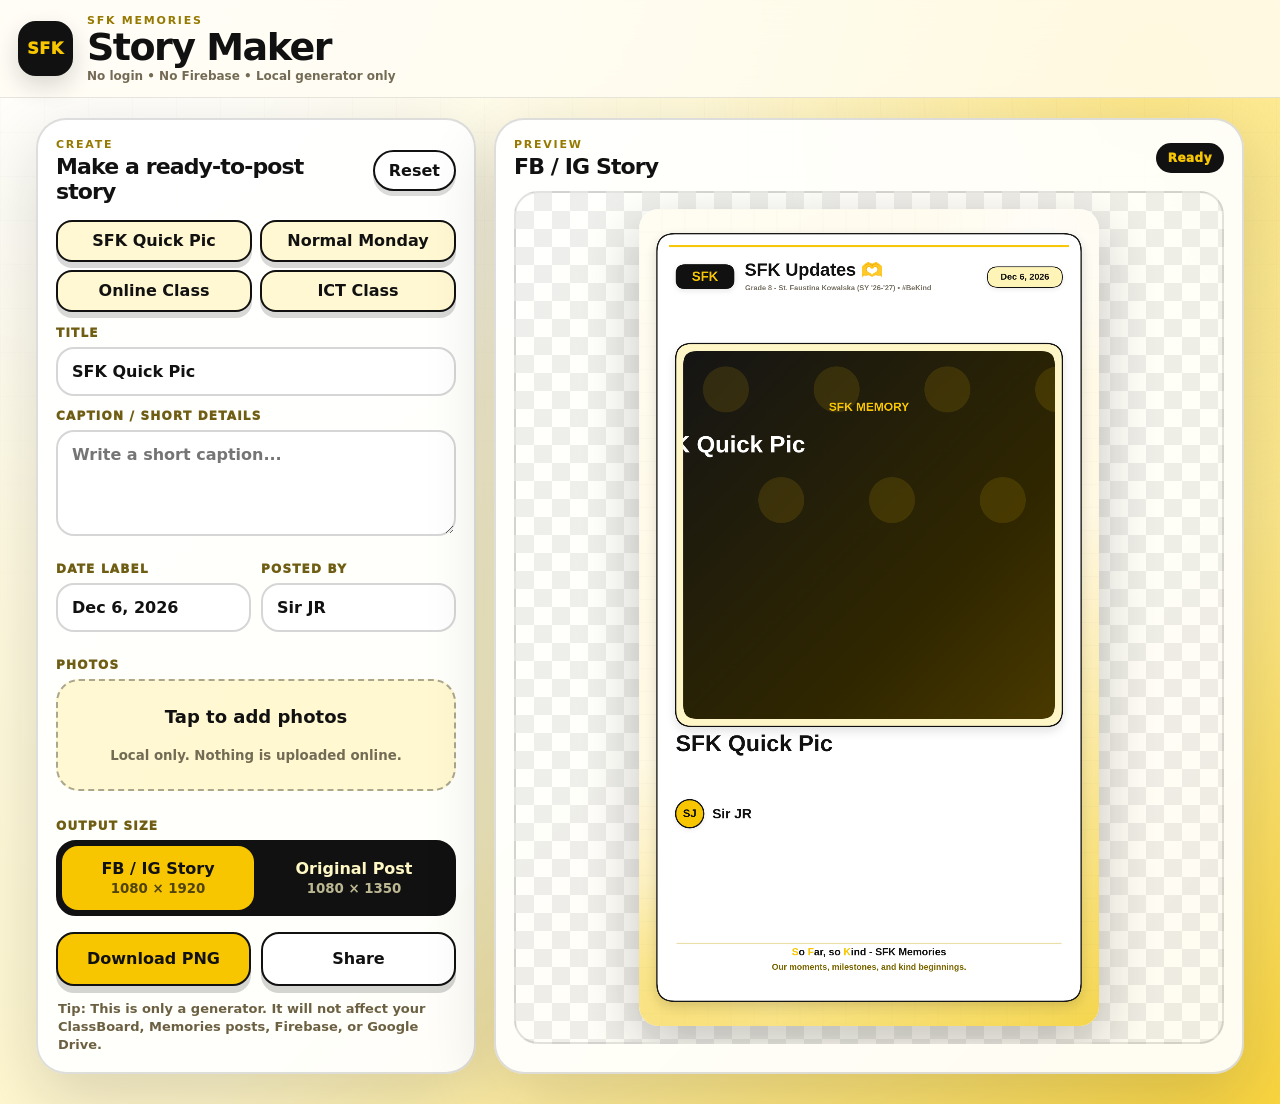
==== index.html @ 58701805 "Add files via upload" ====
<!doctype html>
<html lang="en">
<head>
  <meta charset="utf-8" />
  <meta name="viewport" content="width=device-width, initial-scale=1, viewport-fit=cover" />
  <meta name="theme-color" content="#f7c600" />
  <title>SFK Memories Story Maker</title>
  <link rel="manifest" href="manifest.webmanifest" />
  <link rel="icon" href="icons/icon-192.png" />
  <link rel="apple-touch-icon" href="icons/icon-192.png" />
  <link rel="stylesheet" href="style.css" />
</head>
<body>
  <header class="topbar">
    <div class="brandMark" aria-hidden="true">SFK</div>
    <div class="brandText">
      <p class="eyebrow">SFK Memories</p>
      <h1>Story Maker</h1>
      <span>No login • No Firebase • Local generator only</span>
    </div>
  </header>

  <main class="appShell">
    <section class="panel editorPanel" aria-label="Memory editor">
      <div class="sectionHead">
        <div>
          <p class="eyebrow">Create</p>
          <h2>Make a ready-to-post story</h2>
        </div>
        <button class="ghostBtn" id="resetBtn" type="button">Reset</button>
      </div>

      <div class="quickPresets" aria-label="Quick presets">
        <button class="presetBtn" type="button" data-preset="quick">SFK Quick Pic</button>
        <button class="presetBtn" type="button" data-preset="monday">Normal Monday</button>
        <button class="presetBtn" type="button" data-preset="online">Online Class</button>
        <button class="presetBtn" type="button" data-preset="ict">ICT Class</button>
      </div>

      <label class="fieldGroup">
        <span>Title</span>
        <input id="titleInput" type="text" maxlength="80" value="SFK Quick Pic" placeholder="Example: SFK Quick Pic" />
      </label>

      <label class="fieldGroup">
        <span>Caption / short details</span>
        <textarea id="captionInput" maxlength="220" rows="4" placeholder="Write a short caption..."></textarea>
      </label>

      <div class="gridTwo">
        <label class="fieldGroup">
          <span>Date label</span>
          <input id="dateInput" type="text" maxlength="45" />
        </label>
        <label class="fieldGroup">
          <span>Posted by</span>
          <input id="postedByInput" type="text" maxlength="35" value="Sir JR" />
        </label>
      </div>

      <div class="fieldGroup">
        <span>Photos</span>
        <label class="uploadBox" for="photoInput">
          <input id="photoInput" type="file" accept="image/*" multiple />
          <strong>Tap to add photos</strong>
          <small>Local only. Nothing is uploaded online.</small>
        </label>
        <div class="photoStrip" id="photoStrip" aria-live="polite"></div>
      </div>

      <div class="fieldGroup">
        <span>Output size</span>
        <div class="segmented" role="group" aria-label="Output size">
          <button class="segment active" type="button" data-size="story">FB / IG Story<br><small>1080 × 1920</small></button>
          <button class="segment" type="button" data-size="post">Original Post<br><small>1080 × 1350</small></button>
        </div>
      </div>

      <div class="actions">
        <button class="primaryBtn" id="downloadBtn" type="button">Download PNG</button>
        <button class="secondaryBtn" id="shareBtn" type="button">Share</button>
      </div>

      <p class="note">Tip: This is only a generator. It will not affect your ClassBoard, Memories posts, Firebase, or Google Drive.</p>
    </section>

    <section class="panel previewPanel" aria-label="Preview">
      <div class="sectionHead previewHead">
        <div>
          <p class="eyebrow">Preview</p>
          <h2 id="previewSizeLabel">FB / IG Story</h2>
        </div>
        <span class="statusPill" id="statusPill">Ready</span>
      </div>
      <div class="canvasStage">
        <canvas id="shareCanvas" width="1080" height="1920"></canvas>
      </div>
    </section>
  </main>

  <div class="toast" id="toast" role="status" aria-live="polite"></div>

  <script src="app.js"></script>
</body>
</html>
---- style.css ----
:root {
  --gold: #f7c600;
  --gold-soft: #fff2a8;
  --ink: #111111;
  --muted: #746b55;
  --paper: #fffdf3;
  --card: rgba(255, 255, 255, .92);
  --line: rgba(17, 17, 17, .12);
  --shadow: 0 24px 70px rgba(17, 17, 17, .16);
  font-family: Inter, ui-sans-serif, system-ui, -apple-system, BlinkMacSystemFont, "Segoe UI", Arial, sans-serif;
}

* { box-sizing: border-box; }
html { min-height: 100%; background: #fff8dc; }
body {
  min-height: 100vh;
  margin: 0;
  color: var(--ink);
  background:
    radial-gradient(circle at 10% 0%, rgba(255,255,255,.96), transparent 34%),
    radial-gradient(circle at 90% 6%, rgba(247,198,0,.34), transparent 30%),
    linear-gradient(135deg, #fffdf3 0%, #fff6c9 55%, #f7c600 120%);
}
body::before {
  content: "";
  position: fixed;
  inset: 0;
  pointer-events: none;
  opacity: .16;
  background-image:
    linear-gradient(rgba(17,17,17,.11) 1px, transparent 1px),
    linear-gradient(90deg, rgba(17,17,17,.11) 1px, transparent 1px);
  background-size: 44px 44px;
  mask-image: linear-gradient(to bottom, rgba(0,0,0,.9), transparent 92%);
}

.topbar {
  position: sticky;
  top: 0;
  z-index: 20;
  display: flex;
  align-items: center;
  gap: 14px;
  padding: calc(14px + env(safe-area-inset-top)) 18px 14px;
  backdrop-filter: blur(18px);
  background: rgba(255, 253, 243, .82);
  border-bottom: 1px solid rgba(17,17,17,.1);
}
.brandMark {
  width: 55px;
  height: 55px;
  border-radius: 18px;
  display: grid;
  place-items: center;
  background: #111;
  color: var(--gold);
  border: 3px solid #111;
  box-shadow: 0 10px 24px rgba(17,17,17,.16);
  font-weight: 1000;
  letter-spacing: .5px;
}
.brandText { min-width: 0; }
.eyebrow {
  margin: 0 0 3px;
  text-transform: uppercase;
  letter-spacing: .16em;
  font-weight: 900;
  font-size: 11px;
  color: #967900;
}
h1, h2 { margin: 0; letter-spacing: -.04em; }
h1 { font-size: clamp(25px, 4.4vw, 38px); line-height: .94; }
.brandText span { display: block; margin-top: 3px; color: var(--muted); font-weight: 800; font-size: 12px; }

.appShell {
  position: relative;
  display: grid;
  grid-template-columns: minmax(320px, 440px) minmax(320px, 1fr);
  gap: 18px;
  max-width: 1240px;
  margin: 0 auto;
  padding: 20px 16px 30px;
}
.panel {
  border: 2px solid rgba(17,17,17,.14);
  border-radius: 30px;
  background: var(--card);
  box-shadow: var(--shadow);
}
.editorPanel { padding: 18px; align-self: start; }
.previewPanel { padding: 18px; min-height: calc(100vh - 120px); }
.sectionHead {
  display: flex;
  align-items: center;
  justify-content: space-between;
  gap: 14px;
  margin-bottom: 16px;
}
.sectionHead h2 { font-size: 22px; }
.previewHead { margin-bottom: 12px; }

.quickPresets {
  display: grid;
  grid-template-columns: 1fr 1fr;
  gap: 8px;
  margin-bottom: 14px;
}
button, input, textarea { font: inherit; }
button { cursor: pointer; -webkit-tap-highlight-color: transparent; }
.presetBtn, .ghostBtn, .secondaryBtn, .primaryBtn, .segment, .removePhotoBtn {
  border: 2px solid #111;
  color: #111;
  font-weight: 900;
  transition: transform .16s ease, box-shadow .16s ease, background .16s ease;
}
.presetBtn {
  min-height: 42px;
  border-radius: 16px;
  background: #fff8d2;
  box-shadow: 0 6px 0 rgba(17,17,17,.16);
}
.presetBtn:active, .ghostBtn:active, .secondaryBtn:active, .primaryBtn:active, .segment:active { transform: translateY(2px); box-shadow: none; }
.ghostBtn {
  border-radius: 999px;
  padding: 9px 14px;
  background: #fff;
  box-shadow: 0 5px 0 rgba(17,17,17,.15);
}

.fieldGroup { display: grid; gap: 7px; margin: 13px 0; }
.fieldGroup > span {
  font-size: 12px;
  font-weight: 950;
  text-transform: uppercase;
  letter-spacing: .1em;
  color: #6f5d13;
}
input[type="text"], textarea {
  width: 100%;
  border: 2px solid rgba(17,17,17,.17);
  background: rgba(255,255,255,.94);
  border-radius: 18px;
  padding: 13px 14px;
  outline: none;
  font-weight: 800;
  color: #111;
  resize: vertical;
}
textarea { min-height: 106px; }
input[type="text"]:focus, textarea:focus { border-color: #111; box-shadow: 0 0 0 4px rgba(247,198,0,.26); }
.gridTwo { display: grid; grid-template-columns: 1fr 1fr; gap: 10px; }

.uploadBox {
  min-height: 112px;
  display: grid;
  place-items: center;
  text-align: center;
  gap: 3px;
  border: 2.5px dashed rgba(17,17,17,.35);
  border-radius: 23px;
  background: rgba(255,246,196,.76);
  padding: 16px;
}
.uploadBox input { display: none; }
.uploadBox strong { font-size: 18px; }
.uploadBox small { color: var(--muted); font-weight: 800; }
.photoStrip {
  display: grid;
  grid-template-columns: repeat(4, 1fr);
  gap: 8px;
  margin-top: 8px;
}
.photoTile {
  position: relative;
  overflow: hidden;
  aspect-ratio: 1;
  border-radius: 16px;
  border: 2px solid #111;
  background: #fff6c7;
}
.photoTile img { width: 100%; height: 100%; object-fit: cover; display: block; }
.removePhotoBtn {
  position: absolute;
  top: 5px;
  right: 5px;
  width: 28px;
  height: 28px;
  border-radius: 999px;
  display: grid;
  place-items: center;
  background: #fff;
  line-height: 1;
}

.segmented {
  display: grid;
  grid-template-columns: 1fr 1fr;
  background: #111;
  border: 2px solid #111;
  border-radius: 20px;
  padding: 4px;
  gap: 4px;
}
.segment {
  min-height: 64px;
  border: 0;
  border-radius: 16px;
  background: transparent;
  color: #fff8c5;
  box-shadow: none;
}
.segment.active { background: var(--gold); color: #111; }
.segment small { font-weight: 800; opacity: .72; }
.actions { display: grid; grid-template-columns: 1fr 1fr; gap: 10px; margin-top: 16px; }
.primaryBtn, .secondaryBtn {
  min-height: 54px;
  border-radius: 18px;
  box-shadow: 0 7px 0 rgba(17,17,17,.18);
}
.primaryBtn { background: var(--gold); }
.secondaryBtn { background: #fff; }
.note { margin: 14px 2px 0; color: #6c6042; font-weight: 800; line-height: 1.4; font-size: 13px; }
.statusPill {
  display: inline-flex;
  align-items: center;
  justify-content: center;
  border-radius: 999px;
  padding: 8px 12px;
  background: #111;
  color: var(--gold);
  font-weight: 950;
  font-size: 12px;
  letter-spacing: .04em;
}
.canvasStage {
  width: 100%;
  min-height: 300px;
  display: grid;
  place-items: center;
  overflow: auto;
  border-radius: 24px;
  background:
    linear-gradient(45deg, rgba(17,17,17,.07) 25%, transparent 25%, transparent 75%, rgba(17,17,17,.07) 75%),
    linear-gradient(45deg, rgba(17,17,17,.07) 25%, transparent 25%, transparent 75%, rgba(17,17,17,.07) 75%);
  background-position: 0 0, 18px 18px;
  background-size: 36px 36px;
  border: 2px solid rgba(17,17,17,.12);
  padding: 16px;
}
#shareCanvas {
  display: block;
  width: min(100%, 460px);
  height: auto;
  border-radius: 20px;
  box-shadow: 0 20px 55px rgba(17,17,17,.24);
  background: #fff;
}
.toast {
  position: fixed;
  left: 50%;
  bottom: 22px;
  transform: translate(-50%, 20px);
  max-width: min(92vw, 520px);
  border: 2px solid #111;
  border-radius: 999px;
  padding: 12px 18px;
  background: #111;
  color: var(--gold);
  font-weight: 950;
  box-shadow: 0 16px 40px rgba(17,17,17,.25);
  opacity: 0;
  pointer-events: none;
  transition: .18s ease;
  text-align: center;
  z-index: 60;
}
.toast.show { opacity: 1; transform: translate(-50%, 0); }

@media (max-width: 940px) {
  .appShell { grid-template-columns: 1fr; max-width: 650px; }
  .previewPanel { min-height: auto; }
  #shareCanvas { width: min(100%, 380px); }
}
@media (max-width: 520px) {
  .topbar { padding-left: 12px; padding-right: 12px; }
  .brandMark { width: 48px; height: 48px; border-radius: 16px; font-size: 15px; }
  .brandText span { font-size: 11px; }
  .appShell { padding: 14px 10px 24px; gap: 12px; }
  .panel { border-radius: 24px; }
  .editorPanel, .previewPanel { padding: 13px; }
  .sectionHead h2 { font-size: 19px; }
  .quickPresets, .gridTwo { grid-template-columns: 1fr; }
  .actions { grid-template-columns: 1fr; }
  .photoStrip { grid-template-columns: repeat(3, 1fr); }
}
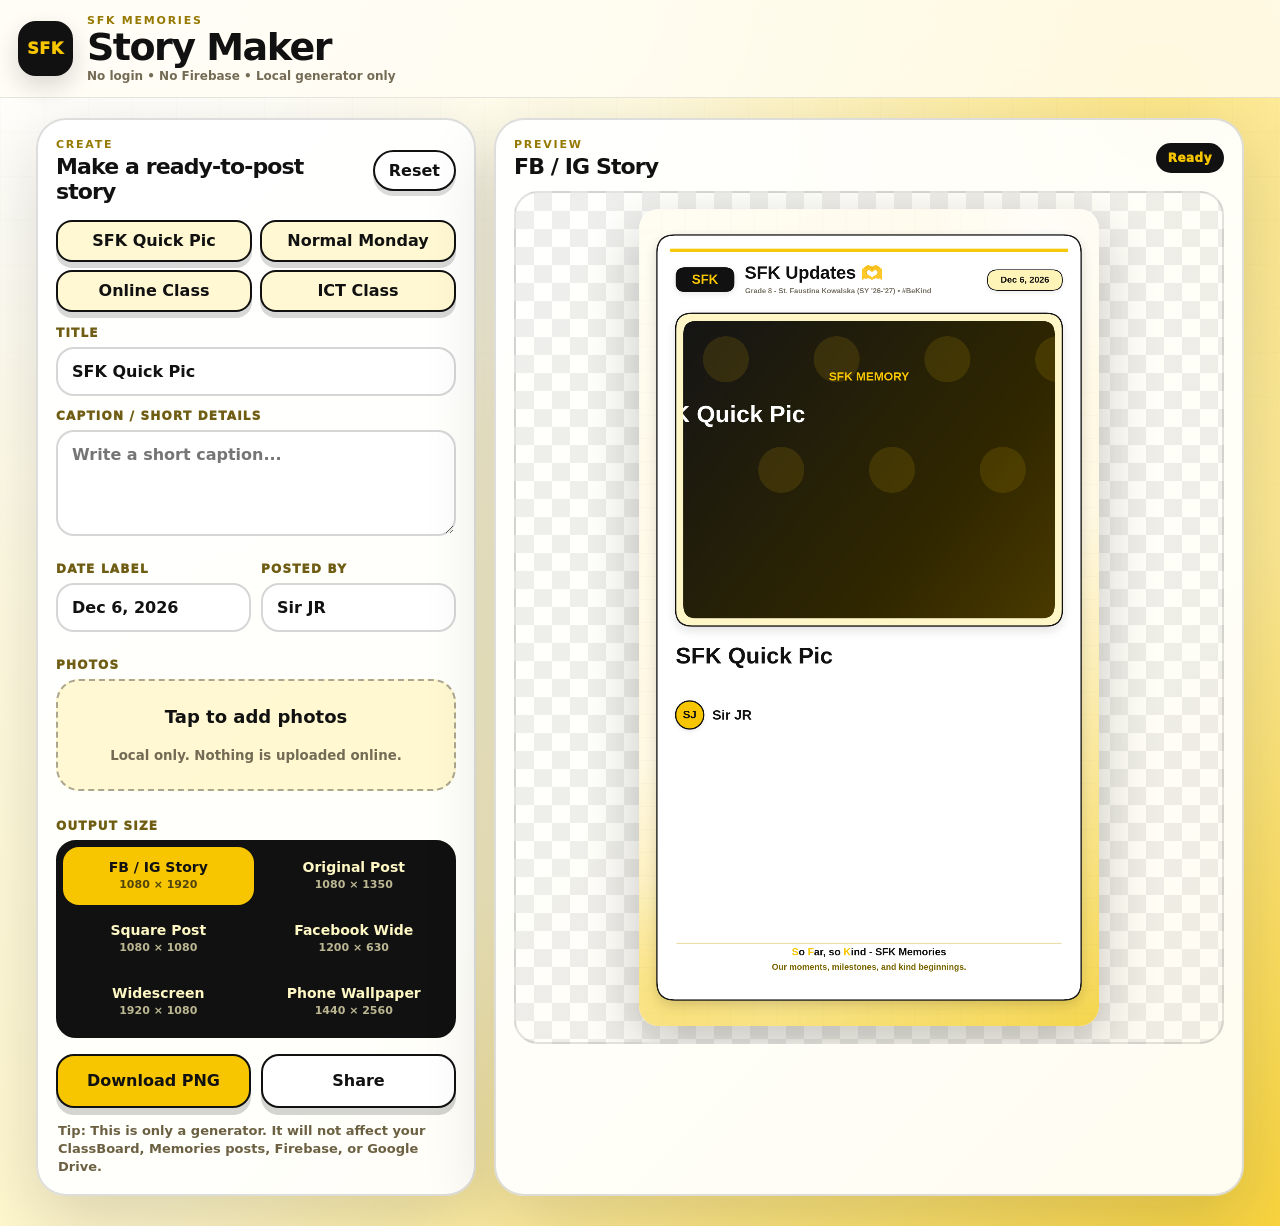
==== commit 235f4da7: "Add files via upload" ====
--- a/index.html
+++ b/index.html
@@ -8,7 +8,7 @@
   <link rel="manifest" href="manifest.webmanifest" />
   <link rel="icon" href="icons/icon-192.png" />
   <link rel="apple-touch-icon" href="icons/icon-192.png" />
-  <link rel="stylesheet" href="style.css" />
+  <link rel="stylesheet" href="style.css?v=4-size-layout-safe" />
 </head>
 <body>
   <header class="topbar">
@@ -73,6 +73,10 @@
         <div class="segmented" role="group" aria-label="Output size">
           <button class="segment active" type="button" data-size="story">FB / IG Story<br><small>1080 × 1920</small></button>
           <button class="segment" type="button" data-size="post">Original Post<br><small>1080 × 1350</small></button>
+          <button class="segment" type="button" data-size="square">Square Post<br><small>1080 × 1080</small></button>
+          <button class="segment" type="button" data-size="wide">Facebook Wide<br><small>1200 × 630</small></button>
+          <button class="segment" type="button" data-size="landscape">Widescreen<br><small>1920 × 1080</small></button>
+          <button class="segment" type="button" data-size="wallpaper">Phone Wallpaper<br><small>1440 × 2560</small></button>
         </div>
       </div>
 
@@ -100,6 +104,6 @@
 
   <div class="toast" id="toast" role="status" aria-live="polite"></div>
 
-  <script src="app.js"></script>
+  <script src="app.js?v=4-size-layout-safe"></script>
 </body>
 </html>
--- a/style.css
+++ b/style.css
@@ -146,7 +146,7 @@
   color: #111;
   resize: vertical;
 }
-textarea { min-height: 106px; }
+textarea { min-height: 92px; }
 input[type="text"]:focus, textarea:focus { border-color: #111; box-shadow: 0 0 0 4px rgba(247,198,0,.26); }
 .gridTwo { display: grid; grid-template-columns: 1fr 1fr; gap: 10px; }
 
@@ -194,15 +194,15 @@
 
 .segmented {
   display: grid;
-  grid-template-columns: 1fr 1fr;
+  grid-template-columns: repeat(2, minmax(0, 1fr));
   background: #111;
   border: 2px solid #111;
   border-radius: 20px;
-  padding: 4px;
-  gap: 4px;
+  padding: 5px;
+  gap: 5px;
 }
 .segment {
-  min-height: 64px;
+  min-height: 58px;
   border: 0;
   border-radius: 16px;
   background: transparent;
@@ -211,6 +211,9 @@
 }
 .segment.active { background: var(--gold); color: #111; }
 .segment small { font-weight: 800; opacity: .72; }
+.segment { font-size: 14px; line-height: 1.15; }
+.segment small { font-size: 11px; }
+
 .actions { display: grid; grid-template-columns: 1fr 1fr; gap: 10px; margin-top: 16px; }
 .primaryBtn, .secondaryBtn {
   min-height: 54px;
@@ -293,3 +296,136 @@
   .actions { grid-template-columns: 1fr; }
   .photoStrip { grid-template-columns: repeat(3, 1fr); }
 }
+
+
+/* v2: mobile story-maker polish + 6-size output buttons */
+@media (max-width: 940px) {
+  .appShell {
+    display: flex;
+    flex-direction: column-reverse;
+  }
+  .previewPanel {
+    position: sticky;
+    top: calc(74px + env(safe-area-inset-top));
+    z-index: 10;
+  }
+  .canvasStage {
+    max-height: 62vh;
+    display: grid;
+    place-items: center;
+    overflow: auto;
+  }
+}
+
+@media (max-width: 600px) {
+  body {
+    overflow-x: hidden;
+  }
+  .topbar {
+    gap: 10px;
+    padding: calc(9px + env(safe-area-inset-top)) 11px 9px;
+  }
+  .brandMark {
+    width: 44px;
+    height: 44px;
+    border-radius: 15px;
+  }
+  h1 {
+    font-size: 22px;
+  }
+  .brandText span {
+    display: none;
+  }
+  .appShell {
+    padding: 10px 8px calc(18px + env(safe-area-inset-bottom));
+  }
+  .previewPanel {
+    padding: 10px;
+    border-radius: 22px;
+  }
+  .previewHead {
+    margin-bottom: 8px;
+  }
+  .previewHead .eyebrow {
+    display: none;
+  }
+  .previewHead h2 {
+    font-size: 17px;
+  }
+  .statusPill {
+    padding: 6px 10px;
+    font-size: 12px;
+  }
+  .canvasStage {
+    padding: 8px;
+    border-radius: 18px;
+    max-height: 58vh;
+  }
+  #shareCanvas {
+    width: min(100%, 320px);
+    max-height: 55vh;
+    object-fit: contain;
+    border-radius: 16px;
+  }
+  .editorPanel {
+    border-radius: 24px 24px 18px 18px;
+  }
+  .fieldGroup {
+    margin: 10px 0;
+  }
+  input[type="text"], textarea {
+    border-radius: 15px;
+    padding: 12px 13px;
+  }
+  textarea {
+    min-height: 86px;
+  }
+  .uploadBox {
+    min-height: 92px;
+    border-radius: 18px;
+  }
+  .photoStrip {
+    grid-template-columns: repeat(4, minmax(0, 1fr));
+  }
+  .segmented {
+    grid-template-columns: repeat(2, minmax(0, 1fr));
+    border-radius: 18px;
+  }
+  .segment {
+    min-height: 56px;
+    padding: 8px 6px;
+    border-radius: 14px;
+    font-size: 13px;
+  }
+  .segment small {
+    font-size: 10px;
+  }
+  .actions {
+    position: sticky;
+    bottom: calc(8px + env(safe-area-inset-bottom));
+    z-index: 15;
+    grid-template-columns: 1fr 1fr;
+    padding: 8px;
+    margin: 12px -4px -4px;
+    border: 1px solid rgba(17,17,17,.12);
+    border-radius: 20px;
+    background: rgba(255,253,243,.92);
+    backdrop-filter: blur(14px);
+  }
+  .primaryBtn, .secondaryBtn {
+    min-height: 50px;
+    border-radius: 16px;
+  }
+}
+
+@media (max-width: 374px) {
+  .appShell { padding-left: 6px; padding-right: 6px; }
+  #shareCanvas { width: min(100%, 292px); }
+  .segment { font-size: 12px; }
+  .segment small { font-size: 9px; }
+  .photoStrip { grid-template-columns: repeat(3, minmax(0, 1fr)); }
+}
+
+@media (min-width: 431px) and (max-width: 600px) {
+  #shareCanvas { width: min(100%, 370px); }
+}
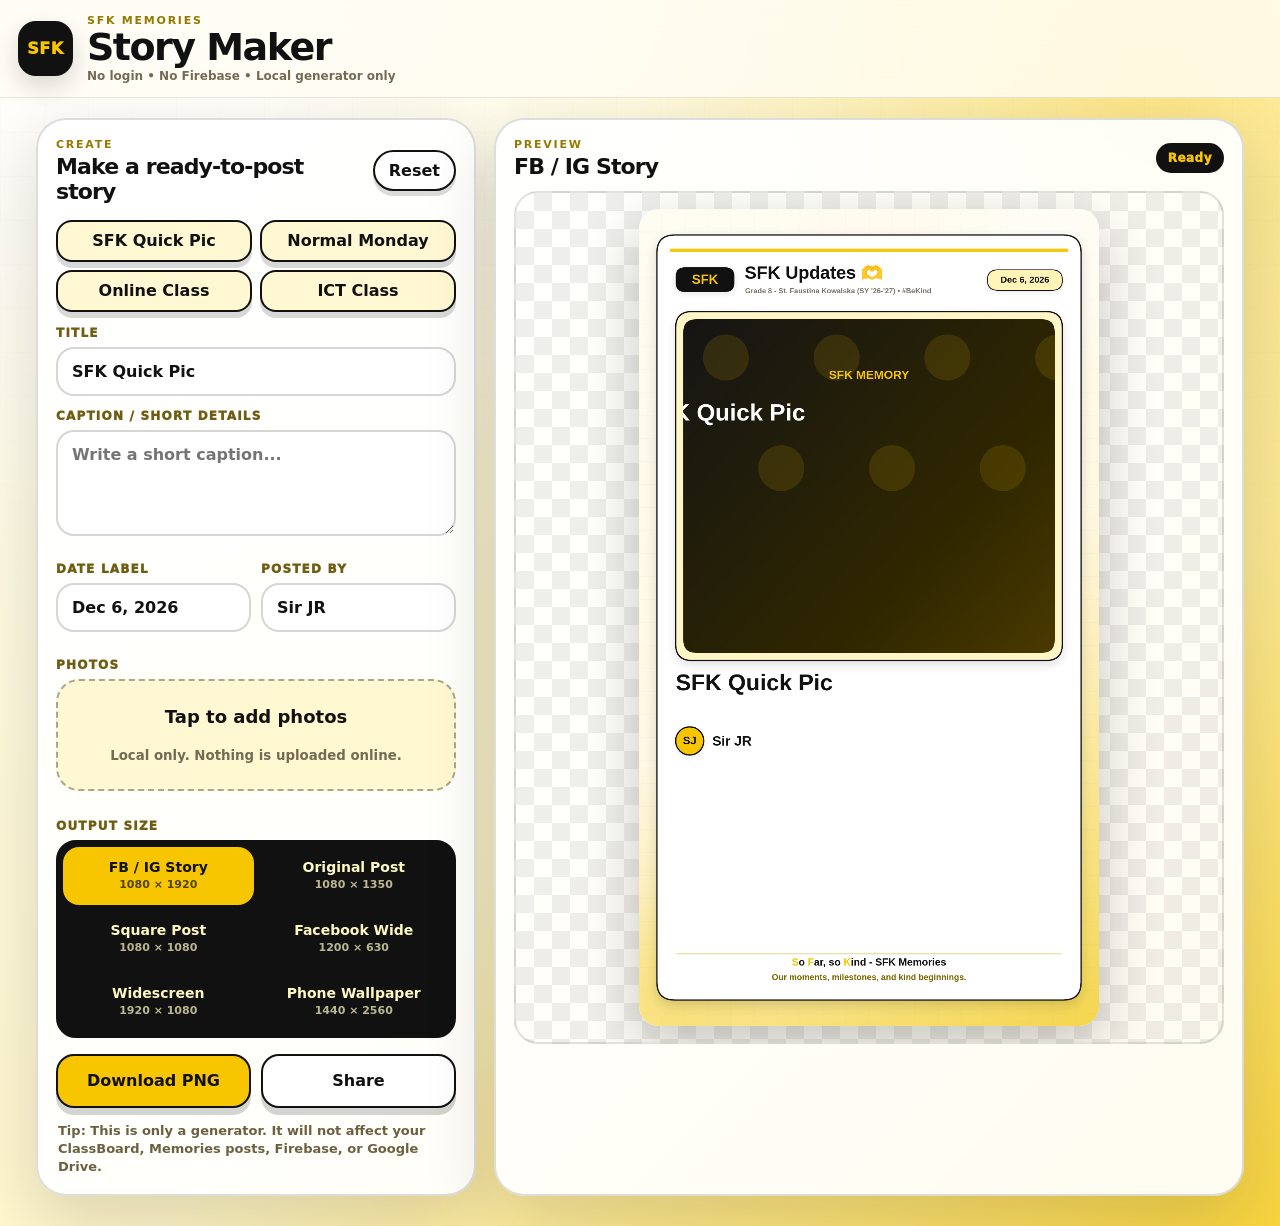
==== commit cecb16b4: "Add files via upload" ====
--- a/index.html
+++ b/index.html
@@ -8,7 +8,7 @@
   <link rel="manifest" href="manifest.webmanifest" />
   <link rel="icon" href="icons/icon-192.png" />
   <link rel="apple-touch-icon" href="icons/icon-192.png" />
-  <link rel="stylesheet" href="style.css?v=4-size-layout-safe" />
+  <link rel="stylesheet" href="style.css?v=6-balanced-bottom-space" />
 </head>
 <body>
   <header class="topbar">
@@ -104,6 +104,6 @@
 
   <div class="toast" id="toast" role="status" aria-live="polite"></div>
 
-  <script src="app.js?v=4-size-layout-safe"></script>
+  <script src="app.js?v=6-balanced-bottom-space"></script>
 </body>
 </html>
--- a/style.css
+++ b/style.css
@@ -429,3 +429,27 @@
 @media (min-width: 431px) and (max-width: 600px) {
   #shareCanvas { width: min(100%, 370px); }
 }
+
+/* v5: mobile preview should not behave like an overlay */
+@media (max-width: 940px) {
+  .previewPanel {
+    position: static !important;
+    top: auto !important;
+    z-index: auto !important;
+  }
+}
+
+@media (max-width: 600px) {
+  .canvasStage {
+    max-height: none !important;
+    overflow: visible !important;
+  }
+  #shareCanvas {
+    width: min(100%, 330px);
+    max-height: none !important;
+  }
+}
+
+@media (max-width: 374px) {
+  #shareCanvas { width: min(100%, 300px); }
+}
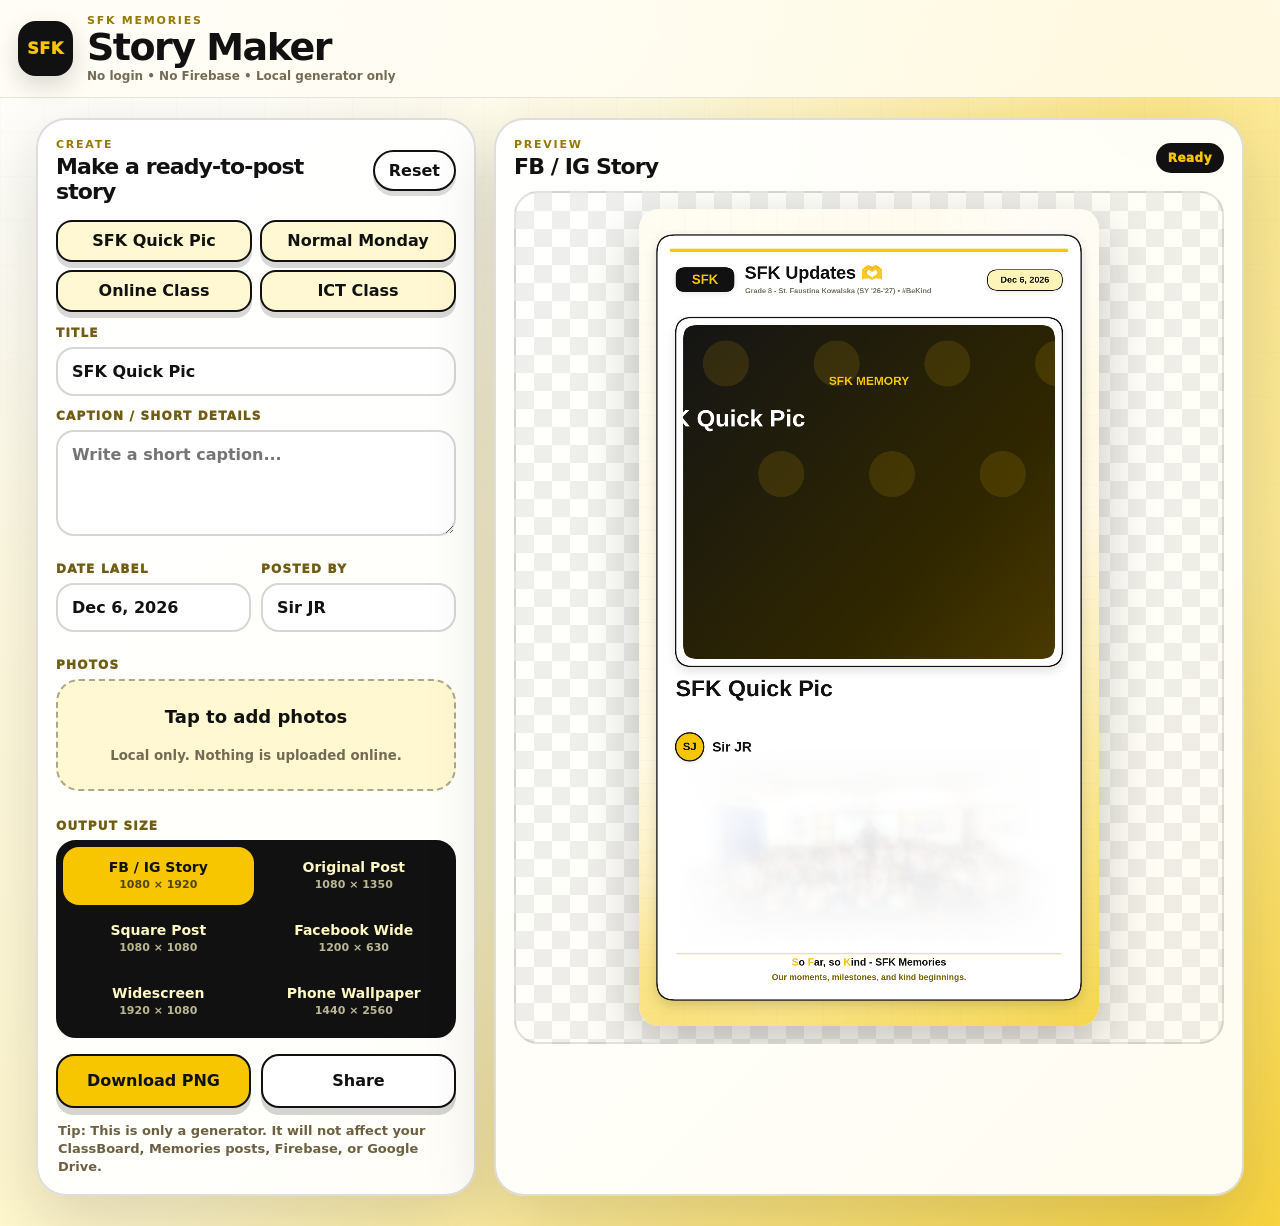
==== commit d0cbeada: "Add files via upload" ====
--- a/index.html
+++ b/index.html
@@ -8,7 +8,7 @@
   <link rel="manifest" href="manifest.webmanifest" />
   <link rel="icon" href="icons/icon-192.png" />
   <link rel="apple-touch-icon" href="icons/icon-192.png" />
-  <link rel="stylesheet" href="style.css?v=6-balanced-bottom-space" />
+  <link rel="stylesheet" href="style.css?v=7-bottom-wash" />
 </head>
 <body>
   <header class="topbar">
@@ -104,6 +104,6 @@
 
   <div class="toast" id="toast" role="status" aria-live="polite"></div>
 
-  <script src="app.js?v=6-balanced-bottom-space"></script>
+  <script src="app.js?v=7-bottom-wash"></script>
 </body>
 </html>
